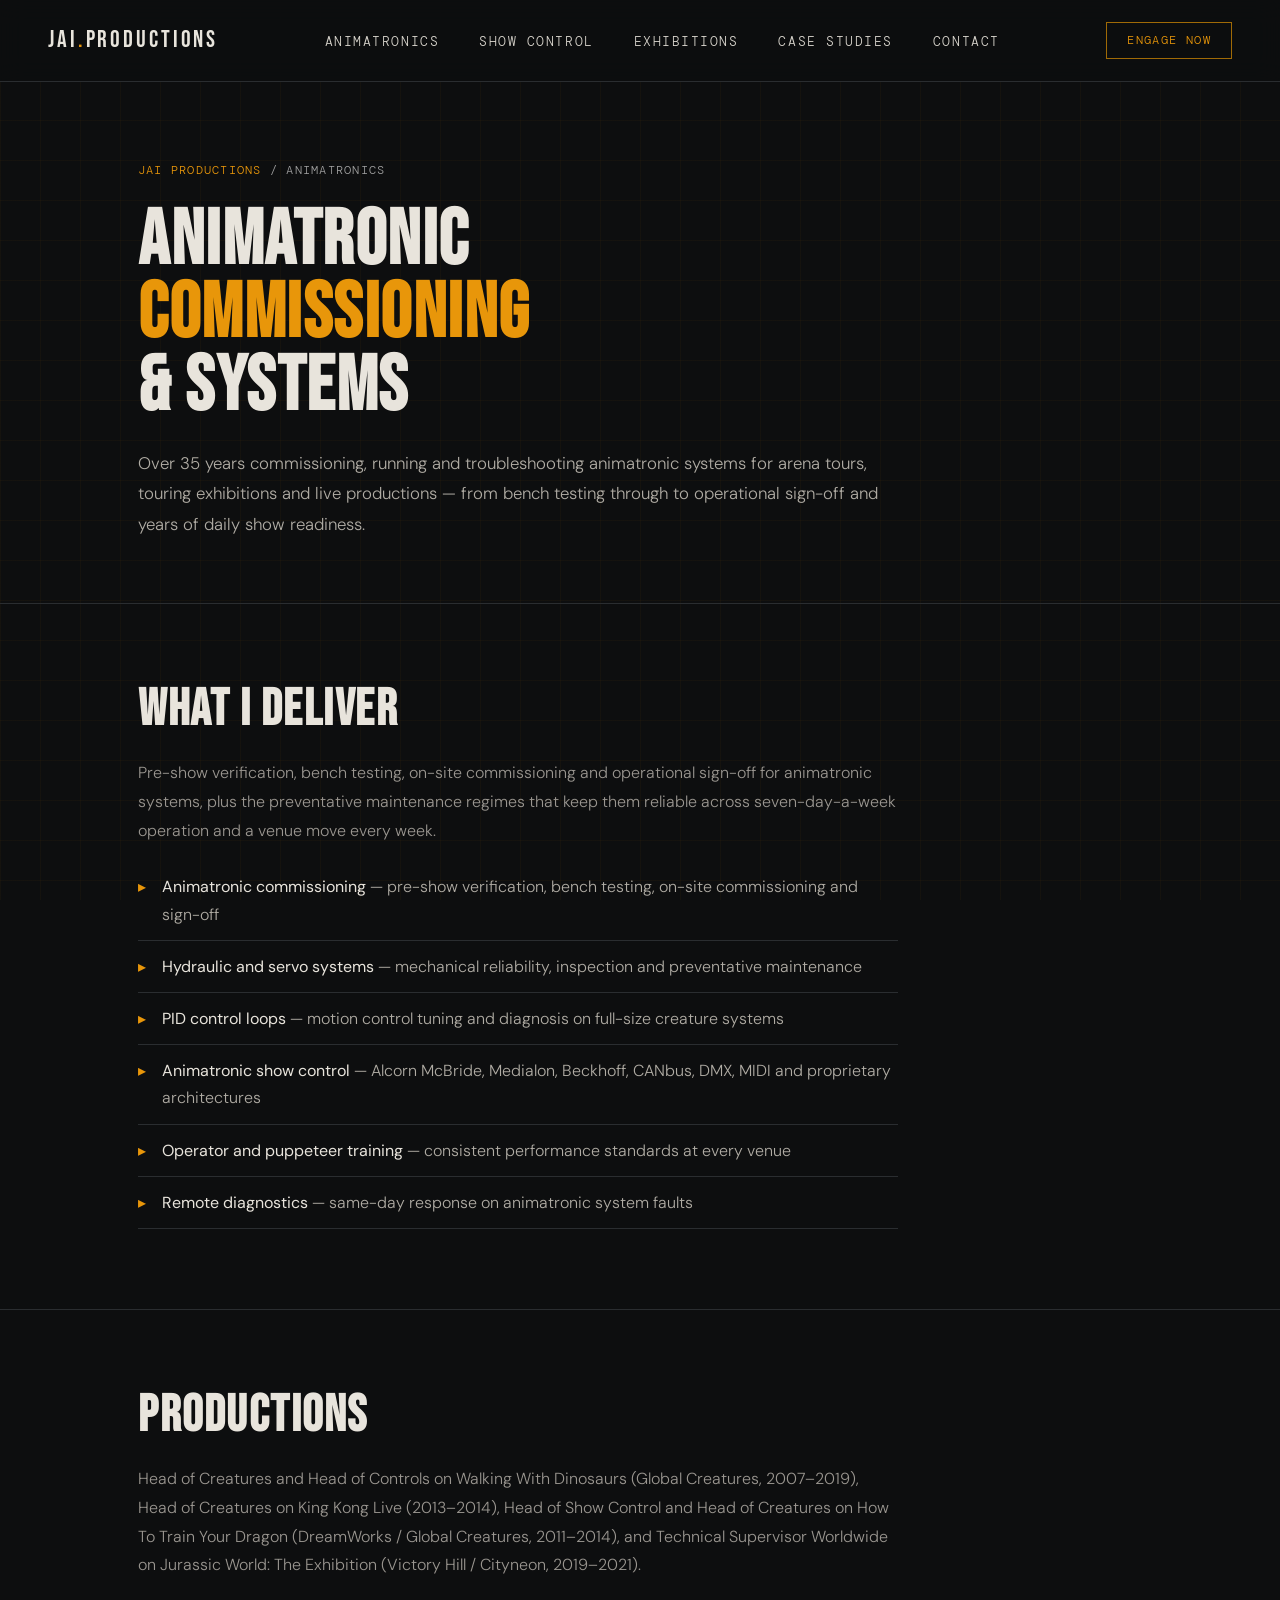
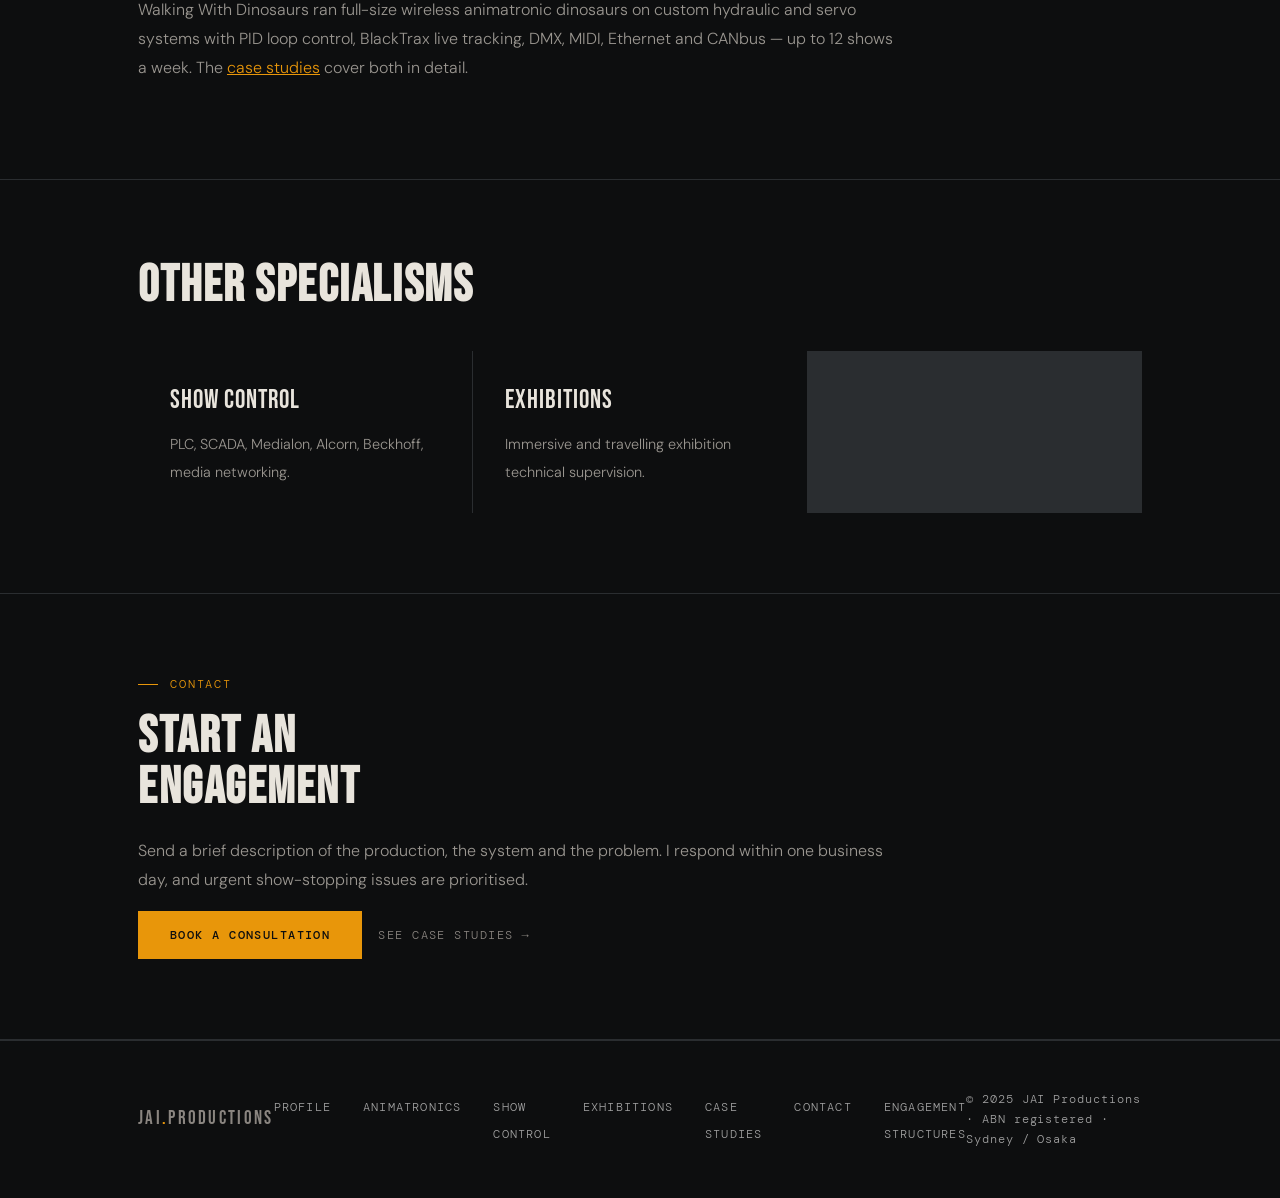
==== animatronics/index.html @ 1a7852b9 "Split site into specialism pages (animatronics, show-control, exhibitions), move rates to unlisted /" ====
<!DOCTYPE html>
<html lang="en">
<head>
<meta charset="UTF-8">
<meta name="viewport" content="width=device-width, initial-scale=1.0">
<title>Animatronics Commissioning Technician | Nigel Hodgson</title>
<meta name="description" content="Animatronic commissioning, hydraulic and servo systems, PID control loops and creature show control. Walking With Dinosaurs, Jurassic World, King Kong Live.">
<meta name="author" content="Nigel Hodgson">
<meta name="robots" content="index, follow">
<link rel="canonical" href="https://jaiproductions.com.au/animatronics/">
<meta property="og:type" content="website">
<meta property="og:url" content="https://jaiproductions.com.au/animatronics/">
<meta property="og:title" content="Animatronics Commissioning Technician | Nigel Hodgson">
<meta property="og:description" content="Animatronic commissioning, hydraulic and servo systems, PID control loops and creature show control. Walking With Dinosaurs, Jurassic World, King Kong Live.">
<meta property="og:site_name" content="JAI Productions">
<meta property="og:locale" content="en_AU">
<meta property="og:image" content="https://jaiproductions.com.au/og-image.png">
<meta property="og:image:width" content="1200">
<meta property="og:image:height" content="630">
<meta name="twitter:card" content="summary_large_image">
<meta name="twitter:title" content="Animatronics Commissioning Technician | Nigel Hodgson">
<meta name="twitter:description" content="Animatronic commissioning, hydraulic and servo systems, PID control loops and creature show control. Walking With Dinosaurs, Jurassic World, King Kong Live.">
<meta name="twitter:image" content="https://jaiproductions.com.au/og-image.png">
<meta name="geo.region" content="AU-NSW">
<meta name="geo.placename" content="Sydney, Australia">
<script type="application/ld+json">
{
 "@context": "https://schema.org",
 "@graph": [
  {
   "@type": "Service",
   "name": "Animatronic Commissioning",
   "description": "Animatronic commissioning, hydraulic and servo systems, PID control loops and creature show control. Walking With Dinosaurs, Jurassic World, King Kong Live.",
   "url": "https://jaiproductions.com.au/animatronics/",
   "provider": {
    "@id": "https://jaiproductions.com.au/#jai-productions"
   },
   "areaServed": [
    "Australia",
    "Japan",
    "Singapore",
    "United States",
    "United Kingdom",
    "Asia Pacific"
   ]
  },
  {
   "@type": "BreadcrumbList",
   "itemListElement": [
    {
     "@type": "ListItem",
     "position": 1,
     "name": "JAI Productions",
     "item": "https://jaiproductions.com.au/"
    },
    {
     "@type": "ListItem",
     "position": 2,
     "name": "Animatronic Commissioning",
     "item": "https://jaiproductions.com.au/animatronics/"
    }
   ]
  }
 ]
}
</script>
<link rel="preconnect" href="https://fonts.googleapis.com">
<link rel="preconnect" href="https://fonts.gstatic.com" crossorigin>
<link href="https://fonts.googleapis.com/css2?family=DM+Mono:wght@300;400;500&family=Bebas+Neue&family=DM+Sans:wght@300;400;500&display=swap" rel="stylesheet">
<link rel="stylesheet" href="/styles.css">
</head>
<body>
<nav aria-label="Main navigation">
  <a href="/" class="nav-logo">JAI<span>.</span>PRODUCTIONS</a>
  <ul class="nav-links">
    <li><a href="/animatronics/">Animatronics</a></li>
    <li><a href="/show-control/">Show Control</a></li>
    <li><a href="/exhibitions/">Exhibitions</a></li>
    <li><a href="/#cases">Case Studies</a></li>
    <li><a href="/#booking">Contact</a></li>
  </ul>
  <a href="/#booking" class="nav-cta">Engage Now</a>
</nav>

<main id="main-content">
<section class="page-hero">
  <div class="container">
    <div class="crumbs"><a href="/">JAI Productions</a> / Animatronics</div>
    <h1>Animatronic <em>commissioning</em> &amp; systems</h1>
    <p class="page-lead">Over 35 years commissioning, running and troubleshooting animatronic systems for arena tours, touring exhibitions and live productions — from bench testing through to operational sign-off and years of daily show readiness.</p>
  </div>
</section>
<section class="page-section">
  <div class="container">
    <h2>What I deliver</h2>
    <p>Pre-show verification, bench testing, on-site commissioning and operational sign-off for animatronic systems, plus the preventative maintenance regimes that keep them reliable across seven-day-a-week operation and a venue move every week.</p>
    <ul class="page-list">
      <li><strong>Animatronic commissioning</strong> — pre-show verification, bench testing, on-site commissioning and sign-off</li>
      <li><strong>Hydraulic and servo systems</strong> — mechanical reliability, inspection and preventative maintenance</li>
      <li><strong>PID control loops</strong> — motion control tuning and diagnosis on full-size creature systems</li>
      <li><strong>Animatronic show control</strong> — Alcorn McBride, Medialon, Beckhoff, CANbus, DMX, MIDI and proprietary architectures</li>
      <li><strong>Operator and puppeteer training</strong> — consistent performance standards at every venue</li>
      <li><strong>Remote diagnostics</strong> — same-day response on animatronic system faults</li>
    </ul>
  </div>
</section>
<section class="page-section">
  <div class="container">
    <h2>Productions</h2>
    <p>Head of Creatures and Head of Controls on Walking With Dinosaurs (Global Creatures, 2007–2019), Head of Creatures on King Kong Live (2013–2014), Head of Show Control and Head of Creatures on How To Train Your Dragon (DreamWorks / Global Creatures, 2011–2014), and Technical Supervisor Worldwide on Jurassic World: The Exhibition (Victory Hill / Cityneon, 2019–2021).</p>
    <p>Walking With Dinosaurs ran full-size wireless animatronic dinosaurs on custom hydraulic and servo systems with PID loop control, BlackTrax live tracking, DMX, MIDI, Ethernet and CANbus — up to 12 shows a week. The <a href="/#cases" style="color:var(--amber);">case studies</a> cover both in detail.</p>
  </div>
</section>
<section class="page-section">
  <div class="container">
    <h2>Other specialisms</h2>
    <div class="spec-links"><a class="spec-link" href="/show-control/"><strong>Show Control</strong><span>PLC, SCADA, Medialon, Alcorn, Beckhoff, media networking.</span></a><a class="spec-link" href="/exhibitions/"><strong>Exhibitions</strong><span>Immersive and travelling exhibition technical supervision.</span></a></div>
  </div>
</section>
<section class="page-section">
  <div class="container">
    <div class="section-tag">Contact</div>
    <h2>Start an<br>engagement</h2>
    <p>Send a brief description of the production, the system and the problem. I respond within one business day, and urgent show-stopping issues are prioritised.</p>
    <div class="hero-ctas"><a href="/#booking" class="btn-primary">Book a consultation</a><a href="/#cases" class="btn-secondary">See case studies</a></div>
  </div>
</section>
</main>

<footer>
  <div class="container">
    <div class="footer-inner">
      <div class="footer-logo">JAI<span>.</span>PRODUCTIONS</div>
      <ul class="footer-links">
        <li><a href="/#about">Profile</a></li>
        <li><a href="/animatronics/">Animatronics</a></li>
        <li><a href="/show-control/">Show Control</a></li>
        <li><a href="/exhibitions/">Exhibitions</a></li>
        <li><a href="/#cases">Case Studies</a></li>
        <li><a href="/#booking">Contact</a></li>
        <li><a href="/rates/">Engagement structures</a></li>
      </ul>
      <div class="footer-copy">© 2025 JAI Productions · ABN registered · Sydney / Osaka</div>
    </div>
  </div>
</footer>

</body>
</html>
---- styles.css ----
:root {
  --bg: #0d0e0f;
  --bg2: #141618;
  --bg3: #1c1f22;
  --amber: #e8960a;
  --amber-dim: #a06a06;
  --amber-pale: #2a1f08;
  --text: #e8e4dc;
  --text-dim: #8a8580;
  --text-faint: #4a4845;
  --border: #2a2d30;
  --border-amber: #3d2e0a;
  --grid: rgba(232,150,10,0.04);
}

*, *::before, *::after { box-sizing: border-box; margin: 0; padding: 0; }

html { scroll-behavior: smooth; }

body {
  background: var(--bg);
  color: var(--text);
  font-family: 'DM Sans', sans-serif;
  font-weight: 300;
  line-height: 1.7;
  font-size: 16px;
  overflow-x: hidden;
}

/* Grid texture overlay */
body::before {
  content: '';
  position: fixed;
  inset: 0;
  background-image:
    linear-gradient(var(--grid) 1px, transparent 1px),
    linear-gradient(90deg, var(--grid) 1px, transparent 1px);
  background-size: 40px 40px;
  pointer-events: none;
  z-index: 0;
}

/* NAV */
nav {
  position: fixed;
  top: 0; left: 0; right: 0;
  z-index: 100;
  display: flex;
  align-items: center;
  justify-content: space-between;
  padding: 1.25rem 3rem;
  background: rgba(13,14,15,0.92);
  backdrop-filter: blur(12px);
  border-bottom: 1px solid var(--border);
}

.nav-logo {
  font-family: 'Bebas Neue', sans-serif;
  font-size: 1.5rem;
  letter-spacing: 0.12em;
  color: var(--text);
  text-decoration: none;
}

.nav-logo span { color: var(--amber); }

.nav-links {
  display: flex;
  gap: 2.5rem;
  list-style: none;
}

.nav-links a {
  font-family: 'DM Mono', monospace;
  font-size: 0.8rem;
  letter-spacing: 0.12em;
  text-transform: uppercase;
  color: #d8d4cc;
  text-decoration: none;
  transition: color 0.2s;
}

.nav-links a:hover { color: var(--amber); }

.nav-cta {
  font-family: 'DM Mono', monospace;
  font-size: 0.72rem;
  letter-spacing: 0.12em;
  text-transform: uppercase;
  color: var(--amber);
  border: 1px solid var(--amber-dim);
  padding: 0.5rem 1.25rem;
  text-decoration: none;
  transition: all 0.2s;
}

.nav-cta:hover {
  background: var(--amber-pale);
  border-color: var(--amber);
}

/* SECTIONS */
section { position: relative; z-index: 1; }

.container {
  max-width: 1100px;
  margin: 0 auto;
  padding: 0 3rem;
}

/* HERO */
#hero {
  min-height: 100vh;
  display: flex;
  align-items: center;
  padding: 8rem 0 4rem;
  border-bottom: 1px solid var(--border);
}

.hero-inner {
  display: grid;
  grid-template-columns: 1fr 380px;
  gap: 5rem;
  align-items: center;
}

.hero-tag {
  font-family: 'DM Mono', monospace;
  font-size: 0.8rem;
  letter-spacing: 0.15em;
  text-transform: uppercase;
  color: var(--amber);
  margin-bottom: 1.5rem;
  display: flex;
  align-items: center;
  gap: 0.75rem;
}

.hero-tag::before {
  content: '';
  display: inline-block;
  width: 24px;
  height: 1px;
  background: var(--amber);
}

h1 {
  font-family: 'Bebas Neue', sans-serif;
  font-size: clamp(3rem, 6vw, 5.5rem);
  line-height: 0.95;
  letter-spacing: 0.02em;
  color: var(--text);
  margin-bottom: 1.5rem;
}

h1 em {
  font-style: normal;
  color: var(--amber);
  display: block;
}

.hero-body {
  font-size: 1.05rem;
  color: #9a9690;
  max-width: 520px;
  margin-bottom: 2.5rem;
  line-height: 1.8;
}

.hero-ctas {
  display: flex;
  gap: 1rem;
  align-items: center;
}

.btn-primary {
  font-family: 'DM Mono', monospace;
  font-size: 0.75rem;
  letter-spacing: 0.12em;
  text-transform: uppercase;
  background: var(--amber);
  color: #0d0e0f;
  padding: 0.85rem 2rem;
  text-decoration: none;
  font-weight: 500;
  transition: all 0.2s;
}

.btn-primary:hover { background: #f0a81a; }

.btn-secondary {
  font-family: 'DM Mono', monospace;
  font-size: 0.75rem;
  letter-spacing: 0.12em;
  text-transform: uppercase;
  color: var(--text-dim);
  text-decoration: none;
  display: flex;
  align-items: center;
  gap: 0.5rem;
  transition: color 0.2s;
}

.btn-secondary:hover { color: var(--text); }

.btn-secondary::after {
  content: '→';
  transition: transform 0.2s;
}

.btn-secondary:hover::after { transform: translateX(4px); }

/* HERO CARD */
.hero-card {
  background: var(--bg2);
  border: 1px solid var(--border);
  padding: 2rem;
}

.hero-card-label {
  font-family: 'DM Mono', monospace;
  font-size: 0.75rem;
  letter-spacing: 0.12em;
  text-transform: uppercase;
  color: #a0a0a0;
  margin-bottom: 1.5rem;
}

.stat-row {
  display: flex;
  justify-content: space-between;
  align-items: flex-end;
  padding: 1rem 0;
  border-bottom: 1px solid var(--border);
}

.stat-row:last-child { border-bottom: none; }

.stat-label {
  font-family: 'DM Mono', monospace;
  font-size: 0.78rem;
  letter-spacing: 0.08em;
  color: #c0bcb4;
  text-transform: uppercase;
}

.stat-value {
  font-family: 'Bebas Neue', sans-serif;
  font-size: 1.6rem;
  letter-spacing: 0.05em;
  color: var(--amber);
  line-height: 1;
}

.cert-list {
  margin-top: 1.5rem;
  display: flex;
  flex-direction: column;
  gap: 0.5rem;
}

.cert-item {
  font-family: 'DM Mono', monospace;
  font-size: 0.78rem;
  letter-spacing: 0.06em;
  color: #b8b4ac;
  display: flex;
  align-items: center;
  gap: 0.5rem;
}

.cert-item::before {
  content: '■';
  color: var(--amber);
  font-size: 0.45rem;
}

/* MARQUEE */
.marquee-wrap {
  overflow: hidden;
  border-top: 1px solid var(--border);
  border-bottom: 1px solid var(--border);
  padding: 0.85rem 0;
  background: #111315;
}

.marquee-track {
  display: flex;
  gap: 3rem;
  animation: marquee 30s linear infinite;
  white-space: nowrap;
}

.marquee-item {
  font-family: 'DM Mono', monospace;
  font-size: 0.78rem;
  letter-spacing: 0.14em;
  text-transform: uppercase;
  color: #c8c4bc;
  flex-shrink: 0;
}

.marquee-item span { color: var(--amber); margin-right: 0.5rem; }

@keyframes marquee {
  from { transform: translateX(0); }
  to { transform: translateX(-50%); }
}

/* ABOUT */
#about {
  padding: 7rem 0;
  border-bottom: 1px solid var(--border);
}

.section-tag {
  font-family: 'DM Mono', monospace;
  font-size: 0.78rem;
  letter-spacing: 0.15em;
  text-transform: uppercase;
  color: var(--amber);
  margin-bottom: 1rem;
  display: flex;
  align-items: center;
  gap: 0.75rem;
}

.section-tag::before {
  content: '';
  display: inline-block;
  width: 20px;
  height: 1px;
  background: var(--amber);
}

h2 {
  font-family: 'Bebas Neue', sans-serif;
  font-size: clamp(2.2rem, 4vw, 3.5rem);
  line-height: 1;
  letter-spacing: 0.03em;
  color: var(--text);
  margin-bottom: 2rem;
}

.about-grid {
  display: grid;
  grid-template-columns: 1fr 1fr;
  gap: 4rem;
  align-items: start;
}

.about-text p {
  color: var(--text-dim);
  margin-bottom: 1.2rem;
  font-size: 1rem;
  line-height: 1.85;
}

.about-text p strong {
  color: var(--text);
  font-weight: 500;
}

.timeline {
  display: flex;
  flex-direction: column;
  gap: 0;
}

.timeline-item {
  display: grid;
  grid-template-columns: 80px 1fr;
  gap: 1.5rem;
  padding: 1.25rem 0;
  border-bottom: 1px solid var(--border);
  position: relative;
}

.timeline-item:first-child { border-top: 1px solid var(--border); }

.timeline-year {
  font-family: 'DM Mono', monospace;
  font-size: 0.78rem;
  letter-spacing: 0.08em;
  color: var(--amber);
  padding-top: 0.1rem;
}

.timeline-content strong {
  display: block;
  font-size: 0.9rem;
  font-weight: 500;
  color: var(--text);
  margin-bottom: 0.2rem;
}

.timeline-content span {
  font-size: 0.82rem;
  color: #9a9690;
  font-family: 'DM Mono', monospace;
  letter-spacing: 0.05em;
}

/* SERVICES */
#services {
  padding: 7rem 0;
  border-bottom: 1px solid var(--border);
}

.services-header {
  display: grid;
  grid-template-columns: 1fr 1fr;
  gap: 4rem;
  margin-bottom: 4rem;
  align-items: end;
}

.services-intro {
  color: #b0aca4;
  font-size: 1rem;
  line-height: 1.85;
}

.services-grid {
  display: grid;
  grid-template-columns: repeat(3, 1fr);
  gap: 1px;
  background: var(--border);
}

.service-card {
  background: var(--bg);
  padding: 2rem 1.75rem;
  transition: background 0.2s;
}

.service-card:hover { background: var(--bg2); }

.service-icon {
  font-family: 'DM Mono', monospace;
  font-size: 0.75rem;
  letter-spacing: 0.12em;
  color: var(--amber);
  margin-bottom: 1.25rem;
  display: block;
}

.service-title {
  font-family: 'Bebas Neue', sans-serif;
  font-size: 1.3rem;
  letter-spacing: 0.05em;
  color: var(--text);
  margin-bottom: 0.75rem;
  line-height: 1.1;
}

.service-desc {
  font-size: 0.85rem;
  color: #9a9690;
  line-height: 1.7;
  margin-bottom: 1.25rem;
}

.service-tags {
  display: flex;
  flex-wrap: wrap;
  gap: 0.4rem;
}

.tag {
  font-family: 'DM Mono', monospace;
  font-size: 0.72rem;
  letter-spacing: 0.08em;
  text-transform: uppercase;
  color: #e8a020;
  border: 1px solid #6b4e10;
  padding: 0.25rem 0.6rem;
  background: #2e2008;
}

/* CASE STUDIES */
#cases {
  padding: 7rem 0;
  border-bottom: 1px solid var(--border);
}

.cases-header {
  margin-bottom: 4rem;
}

.case-grid {
  display: grid;
  grid-template-columns: 1fr 1fr;
  gap: 1px;
  background: var(--border);
}

.case-card {
  background: var(--bg);
  padding: 2.5rem;
  position: relative;
  overflow: hidden;
  transition: background 0.2s;
}

.case-card:hover { background: var(--bg2); }

.case-number {
  font-family: 'Bebas Neue', sans-serif;
  font-size: 5rem;
  color: var(--bg3);
  position: absolute;
  top: 1rem;
  right: 1.5rem;
  line-height: 1;
  user-select: none;
  transition: color 0.2s;
}

.case-card:hover .case-number { color: var(--border); }

.case-meta {
  font-family: 'DM Mono', monospace;
  font-size: 0.75rem;
  letter-spacing: 0.1em;
  text-transform: uppercase;
  color: var(--amber);
  margin-bottom: 1rem;
}

.case-title {
  font-family: 'Bebas Neue', sans-serif;
  font-size: 1.6rem;
  letter-spacing: 0.03em;
  color: var(--text);
  margin-bottom: 1rem;
  line-height: 1.1;
  position: relative;
  z-index: 1;
}

.case-body {
  font-size: 0.88rem;
  color: #9a9690;
  line-height: 1.75;
  margin-bottom: 1.5rem;
  position: relative;
  z-index: 1;
}

.case-outcome {
  display: flex;
  align-items: flex-start;
  gap: 0.75rem;
  padding: 1rem;
  background: var(--amber-pale);
  border-left: 2px solid var(--amber);
  position: relative;
  z-index: 1;
}

.case-outcome-label {
  font-family: 'DM Mono', monospace;
  font-size: 0.72rem;
  letter-spacing: 0.1em;
  text-transform: uppercase;
  color: var(--amber);
  white-space: nowrap;
  padding-top: 0.1rem;
}

.case-outcome-text {
  font-size: 0.83rem;
  color: #c0bcb4;
  line-height: 1.6;
}

/* RATES */
#rates {
  padding: 7rem 0;
  border-bottom: 1px solid var(--border);
}

.rates-grid {
  display: grid;
  gap: 1px;
  background: var(--border);
  margin-top: 3rem;
}

.rate-card {
  background: var(--bg);
  padding: 2.5rem 2rem;
  text-align: center;
}

.rate-card.featured {
  background: var(--bg2);
}

.rate-label {
  font-family: 'DM Mono', monospace;
  font-size: 0.78rem;
  letter-spacing: 0.1em;
  text-transform: uppercase;
  color: #b0b0b0;
  margin-bottom: 1rem;
}

.rate-value {
  font-family: 'Bebas Neue', sans-serif;
  font-size: 3rem;
  color: var(--amber);
  line-height: 1;
  margin-bottom: 0.25rem;
}

.rate-unit {
  font-family: 'DM Mono', monospace;
  font-size: 0.8rem;
  letter-spacing: 0.08em;
  color: #b0b0b0;
  margin-bottom: 1.5rem;
}

.rate-desc {
  font-size: 0.85rem;
  color: #9a9690;
  line-height: 1.7;
}

/* BOOKING */
#booking {
  padding: 7rem 0;
  border-bottom: 1px solid var(--border);
}

.booking-grid {
  display: grid;
  grid-template-columns: 1fr 1fr;
  gap: 5rem;
  align-items: start;
}

.booking-intro p {
  color: var(--text-dim);
  margin-bottom: 1.2rem;
  font-size: 1rem;
  line-height: 1.85;
}

.contact-list {
  margin-top: 2rem;
  display: flex;
  flex-direction: column;
  gap: 0.75rem;
}

.contact-item {
  display: flex;
  align-items: center;
  gap: 1rem;
  font-family: 'DM Mono', monospace;
  font-size: 0.82rem;
  letter-spacing: 0.06em;
  color: #b0aca4;
}

.contact-label {
  color: #c8c4bc;
  width: 90px;
  flex-shrink: 0;
  text-transform: uppercase;
  letter-spacing: 0.08em;
  font-size: 0.85rem;
}

.contact-value a {
  color: var(--amber);
  text-decoration: none;
}

.contact-value a:hover { text-decoration: underline; }

/* BOOKING FORM */
.booking-form {
  background: var(--bg2);
  border: 1px solid var(--border);
  padding: 2.5rem;
}

.form-label {
  font-family: 'DM Mono', monospace;
  font-size: 0.78rem;
  letter-spacing: 0.1em;
  text-transform: uppercase;
  color: #c0bcb4;
  display: block;
  margin-bottom: 0.5rem;
}

.form-input {
  width: 100%;
  background: var(--bg);
  border: 1px solid var(--border);
  color: var(--text);
  padding: 0.75rem 1rem;
  font-family: 'DM Sans', sans-serif;
  font-size: 0.9rem;
  margin-bottom: 1.25rem;
  outline: none;
  transition: border-color 0.2s;
}

.form-input:focus { border-color: var(--amber-dim); }

.form-select {
  width: 100%;
  background: var(--bg);
  border: 1px solid var(--border);
  color: var(--text);
  padding: 0.75rem 1rem;
  font-family: 'DM Sans', sans-serif;
  font-size: 0.9rem;
  margin-bottom: 1.25rem;
  outline: none;
  appearance: none;
  cursor: pointer;
  transition: border-color 0.2s;
}

.form-select:focus { border-color: var(--amber-dim); }

.form-select option { background: var(--bg2); }

.form-textarea {
  width: 100%;
  background: var(--bg);
  border: 1px solid var(--border);
  color: var(--text);
  padding: 0.75rem 1rem;
  font-family: 'DM Sans', sans-serif;
  font-size: 0.9rem;
  margin-bottom: 1.5rem;
  outline: none;
  resize: vertical;
  min-height: 100px;
  transition: border-color 0.2s;
}

.form-textarea:focus { border-color: var(--amber-dim); }

.form-submit {
  width: 100%;
  background: var(--amber);
  color: #0d0e0f;
  border: none;
  padding: 1rem;
  font-family: 'DM Mono', monospace;
  font-size: 0.75rem;
  letter-spacing: 0.15em;
  text-transform: uppercase;
  font-weight: 500;
  cursor: pointer;
  transition: background 0.2s;
}

.form-submit:hover { background: #f0a81a; }

.form-note {
  font-family: 'DM Mono', monospace;
  font-size: 0.75rem;
  letter-spacing: 0.06em;
  color: #a0a0a0;
  margin-top: 1rem;
  text-align: center;
}

/* FOOTER */
footer {
  padding: 3rem 0;
  border-top: 1px solid var(--border);
}

.footer-inner {
  display: flex;
  justify-content: space-between;
  align-items: center;
}

.footer-logo {
  font-family: 'Bebas Neue', sans-serif;
  font-size: 1.2rem;
  letter-spacing: 0.12em;
  color: var(--text-dim);
}

.footer-logo span { color: var(--amber); }

.footer-copy {
  font-family: 'DM Mono', monospace;
  font-size: 0.75rem;
  letter-spacing: 0.08em;
  color: #a0a0a0;
}

.footer-links {
  display: flex;
  gap: 2rem;
  list-style: none;
}

.footer-links a {
  font-family: 'DM Mono', monospace;
  font-size: 0.75rem;
  letter-spacing: 0.1em;
  text-transform: uppercase;
  color: #a0a0a0;
  text-decoration: none;
  transition: color 0.2s;
}

.footer-links a:hover { color: var(--amber); }

/* AVAILABILITY BADGE */
.avail-badge {
  display: inline-flex;
  align-items: center;
  gap: 0.5rem;
  font-family: 'DM Mono', monospace;
  font-size: 0.65rem;
  letter-spacing: 0.1em;
  text-transform: uppercase;
  color: #4ade80;
  margin-bottom: 2rem;
}

.avail-dot {
  width: 7px;
  height: 7px;
  border-radius: 50%;
  background: #4ade80;
  animation: pulse 2s infinite;
}

@keyframes pulse {
  0%, 100% { opacity: 1; }
  50% { opacity: 0.4; }
}

/* DIVIDER */
.amber-divider {
  width: 40px;
  height: 2px;
  background: var(--amber);
  margin: 1.5rem 0;
}

/* SCROLL ANIMATIONS */
.fade-up {
  opacity: 0;
  transform: translateY(24px);
  transition: opacity 0.6s ease, transform 0.6s ease;
}

.fade-up.visible {
  opacity: 1;
  transform: translateY(0);
}

/* RESPONSIVE */
@media (max-width: 900px) {
  nav { padding: 1rem 1.5rem; }
  .nav-links { display: none; }
  .container { padding: 0 1.5rem; }
  .hero-inner { grid-template-columns: 1fr; }
  .hero-card { display: none; }
  .about-grid { grid-template-columns: 1fr; gap: 2rem; }
  .services-header { grid-template-columns: 1fr; gap: 1rem; }
  .services-grid { grid-template-columns: 1fr; }
  .case-grid { grid-template-columns: 1fr; }
  .rates-grid { grid-template-columns: 1fr 1fr; }
  .booking-grid { grid-template-columns: 1fr; gap: 2rem; }
  .footer-inner { flex-direction: column; gap: 1.5rem; text-align: center; }
  .footer-links { justify-content: center; }
}

/* Sub-pages */
.page-hero { padding: 10rem 0 4rem; border-bottom: 1px solid var(--border); position: relative; z-index: 1; }
.page-hero h1 { margin-bottom: 1.5rem; }
.page-lead { color: #b0aca4; font-size: 1.05rem; line-height: 1.8; max-width: 760px; }
.page-section { padding: 5rem 0; border-bottom: 1px solid var(--border); position: relative; z-index: 1; }
.page-section h2 { margin-bottom: 1.5rem; }
.page-section p { color: #9a9690; font-size: 1rem; line-height: 1.8; max-width: 760px; margin-bottom: 1rem; }
.page-list { list-style: none; max-width: 760px; margin: 1rem 0 0; }
.page-list li { color: #b0aca4; padding: 0.75rem 0 0.75rem 1.5rem; border-bottom: 1px solid var(--border); position: relative; line-height: 1.7; }
.page-list li::before { content: '\25B8'; color: var(--amber); position: absolute; left: 0; }
.page-list li strong { color: var(--text); font-weight: 400; }
.crumbs { font-family: 'DM Mono', monospace; font-size: 0.78rem; letter-spacing: 0.1em; text-transform: uppercase; color: #a0a0a0; margin-bottom: 1.5rem; }
.crumbs a { color: var(--amber); text-decoration: none; }
.spec-links { display: grid; grid-template-columns: repeat(3, 1fr); gap: 1px; background: var(--border); margin-top: 2.5rem; }
.spec-link { background: var(--bg); padding: 1.75rem 2rem; text-decoration: none; display: block; }
.spec-link:hover { background: var(--bg2); }
.spec-link strong { display: block; font-family: 'Bebas Neue', sans-serif; font-size: 1.6rem; letter-spacing: 0.04em; color: var(--text); font-weight: 400; margin-bottom: 0.5rem; }
.spec-link span { color: #9a9690; font-size: 0.9rem; line-height: 1.6; }
.quiet-link { color: #a0a0a0; font-family: 'DM Mono', monospace; font-size: 0.78rem; letter-spacing: 0.05em; }
@media (max-width: 900px) { .spec-links { grid-template-columns: 1fr; } .page-hero { padding-top: 8rem; } }
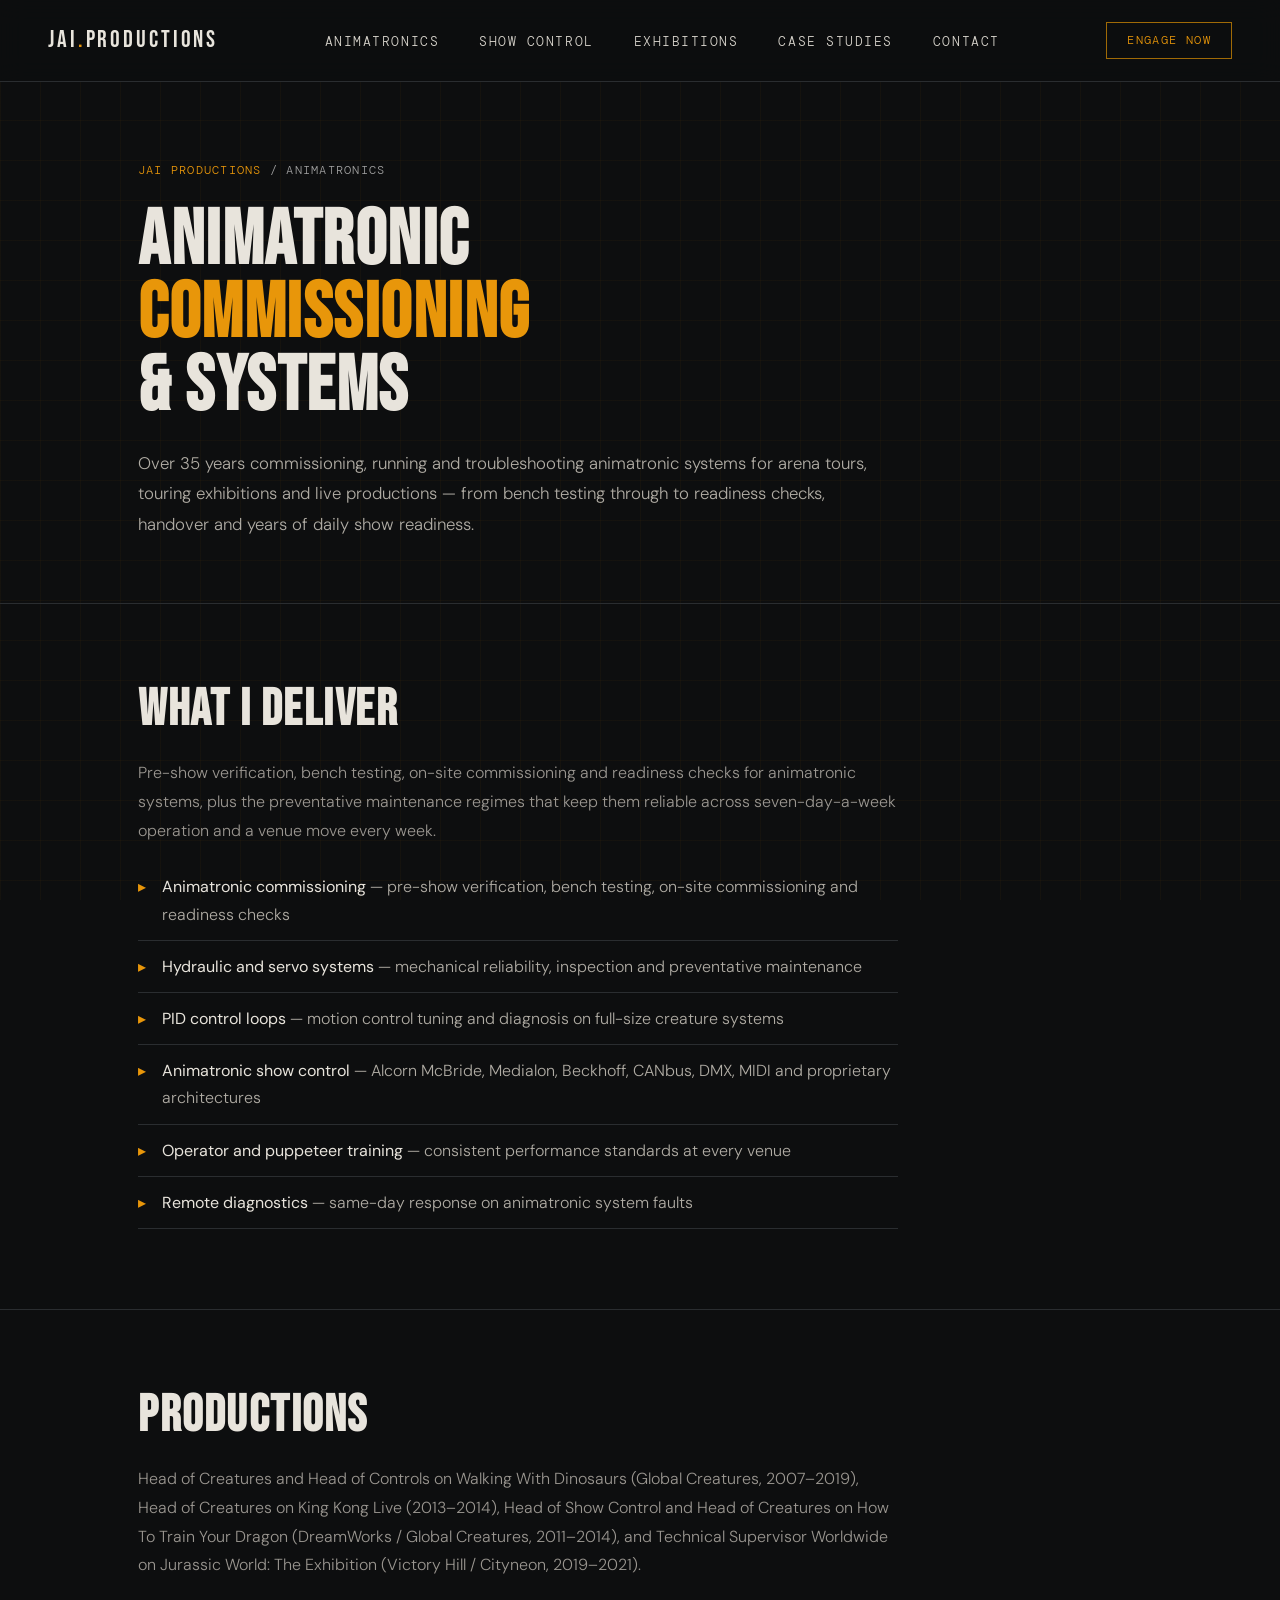
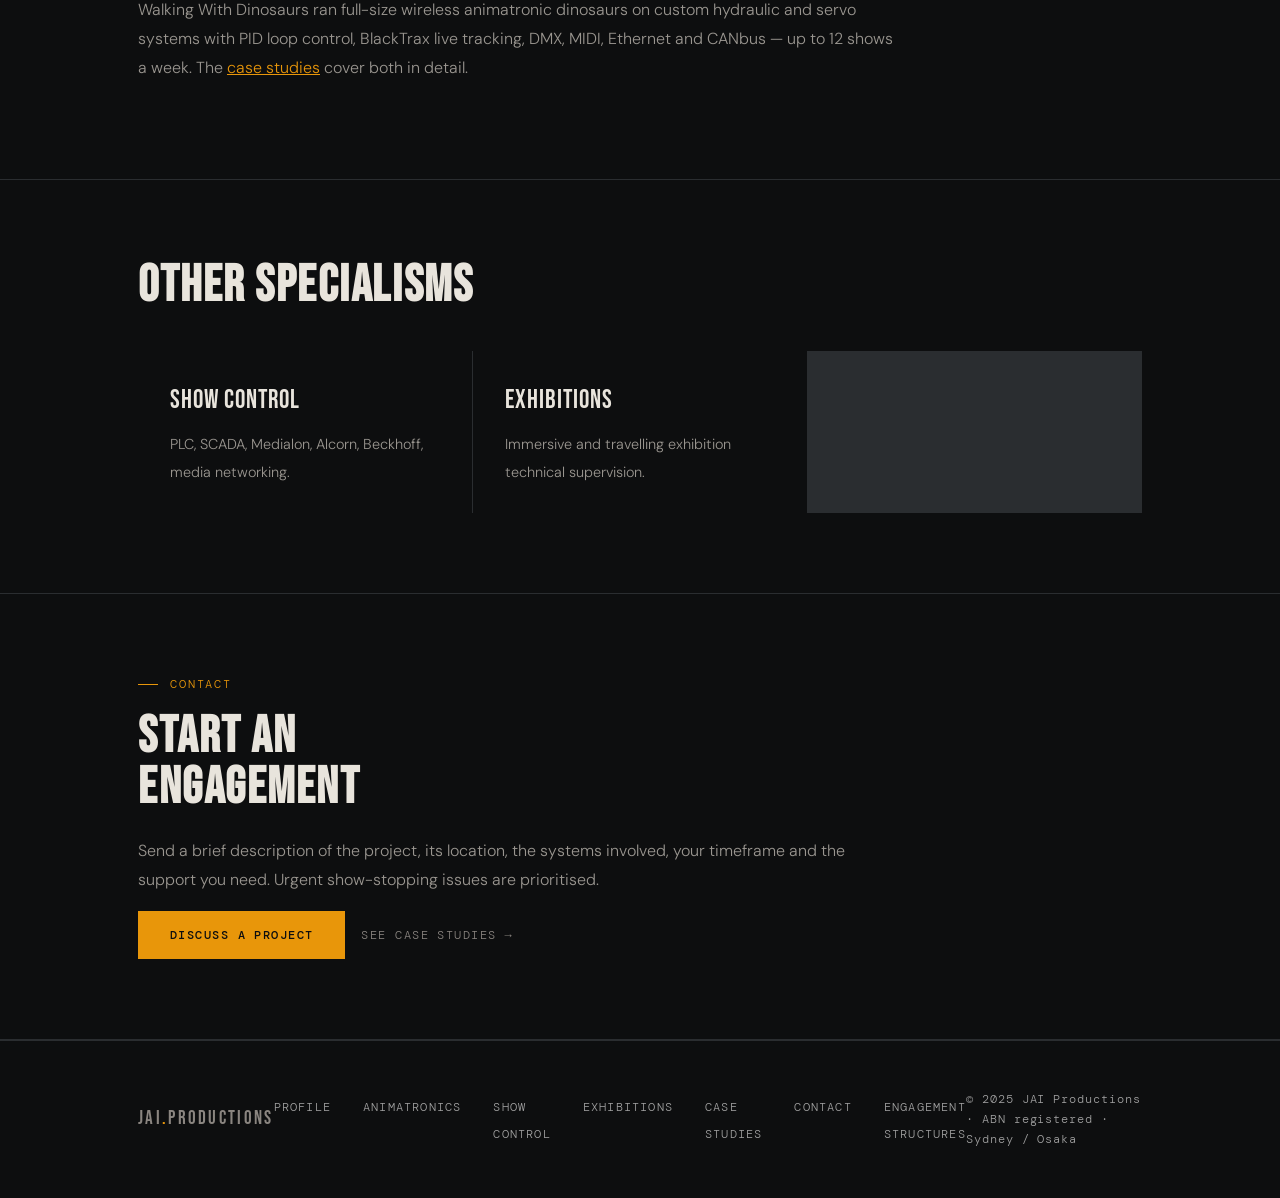
==== commit 03bc0457: "Commercial improvement pass: clearer offer, outcome-led services, structured case studies, richer en" ====
--- a/animatronics/index.html
+++ b/animatronics/index.html
@@ -70,6 +70,7 @@
 <link rel="stylesheet" href="/styles.css">
 </head>
 <body>
+<a class="skip-link" href="#main-content">Skip to main content</a>
 <nav aria-label="Main navigation">
   <a href="/" class="nav-logo">JAI<span>.</span>PRODUCTIONS</a>
   <ul class="nav-links">
@@ -87,15 +88,15 @@
   <div class="container">
     <div class="crumbs"><a href="/">JAI Productions</a> / Animatronics</div>
     <h1>Animatronic <em>commissioning</em> &amp; systems</h1>
-    <p class="page-lead">Over 35 years commissioning, running and troubleshooting animatronic systems for arena tours, touring exhibitions and live productions — from bench testing through to operational sign-off and years of daily show readiness.</p>
+    <p class="page-lead">Over 35 years commissioning, running and troubleshooting animatronic systems for arena tours, touring exhibitions and live productions — from bench testing through to readiness checks, handover and years of daily show readiness.</p>
   </div>
 </section>
 <section class="page-section">
   <div class="container">
     <h2>What I deliver</h2>
-    <p>Pre-show verification, bench testing, on-site commissioning and operational sign-off for animatronic systems, plus the preventative maintenance regimes that keep them reliable across seven-day-a-week operation and a venue move every week.</p>
+    <p>Pre-show verification, bench testing, on-site commissioning and readiness checks for animatronic systems, plus the preventative maintenance regimes that keep them reliable across seven-day-a-week operation and a venue move every week.</p>
     <ul class="page-list">
-      <li><strong>Animatronic commissioning</strong> — pre-show verification, bench testing, on-site commissioning and sign-off</li>
+      <li><strong>Animatronic commissioning</strong> — pre-show verification, bench testing, on-site commissioning and readiness checks</li>
       <li><strong>Hydraulic and servo systems</strong> — mechanical reliability, inspection and preventative maintenance</li>
       <li><strong>PID control loops</strong> — motion control tuning and diagnosis on full-size creature systems</li>
       <li><strong>Animatronic show control</strong> — Alcorn McBride, Medialon, Beckhoff, CANbus, DMX, MIDI and proprietary architectures</li>
@@ -121,8 +122,8 @@
   <div class="container">
     <div class="section-tag">Contact</div>
     <h2>Start an<br>engagement</h2>
-    <p>Send a brief description of the production, the system and the problem. I respond within one business day, and urgent show-stopping issues are prioritised.</p>
-    <div class="hero-ctas"><a href="/#booking" class="btn-primary">Book a consultation</a><a href="/#cases" class="btn-secondary">See case studies</a></div>
+    <p>Send a brief description of the project, its location, the systems involved, your timeframe and the support you need. Urgent show-stopping issues are prioritised.</p>
+    <div class="hero-ctas"><a href="/#booking" class="btn-primary">Discuss a project</a><a href="/#cases" class="btn-secondary">See case studies</a></div>
   </div>
 </section>
 </main>
--- a/styles.css
+++ b/styles.css
@@ -871,7 +871,13 @@
 /* RESPONSIVE */
 @media (max-width: 900px) {
   nav { padding: 1rem 1.5rem; }
-  .nav-links { display: none; }
+  nav { flex-wrap: wrap; row-gap: 0.5rem; padding: 0.75rem 1.5rem; }
+  .nav-logo { font-size: 1.05rem; }
+  .nav-cta { padding: 0.45rem 0.8rem; }
+  .nav-links { order: 3; flex-basis: 100%; gap: 1.25rem; overflow-x: auto; padding-bottom: 0.35rem; scrollbar-width: none; }
+  .nav-links::-webkit-scrollbar { display: none; }
+  .nav-links a { white-space: nowrap; font-size: 0.72rem; }
+  #hero { padding-top: 10rem; }
   .container { padding: 0 1.5rem; }
   .hero-inner { grid-template-columns: 1fr; }
   .hero-card { display: none; }
@@ -879,10 +885,12 @@
   .services-header { grid-template-columns: 1fr; gap: 1rem; }
   .services-grid { grid-template-columns: 1fr; }
   .case-grid { grid-template-columns: 1fr; }
-  .rates-grid { grid-template-columns: 1fr 1fr; }
+  .rates-grid { grid-template-columns: 1fr !important; }
+  .rates-divider { display: none; }
+  .rates-tracks { grid-template-columns: 1fr !important; }
   .booking-grid { grid-template-columns: 1fr; gap: 2rem; }
   .footer-inner { flex-direction: column; gap: 1.5rem; text-align: center; }
-  .footer-links { justify-content: center; }
+  .footer-links { justify-content: center; flex-wrap: wrap; gap: 1rem 1.5rem; }
 }
 
 /* Sub-pages */
@@ -904,5 +912,25 @@
 .spec-link strong { display: block; font-family: 'Bebas Neue', sans-serif; font-size: 1.6rem; letter-spacing: 0.04em; color: var(--text); font-weight: 400; margin-bottom: 0.5rem; }
 .spec-link span { color: #9a9690; font-size: 0.9rem; line-height: 1.6; }
 .quiet-link { color: #a0a0a0; font-family: 'DM Mono', monospace; font-size: 0.78rem; letter-spacing: 0.05em; }
-@media (max-width: 900px) { .spec-links { grid-template-columns: 1fr; } .page-hero { padding-top: 8rem; } }
-
+@media (max-width: 900px) { .spec-links { grid-template-columns: 1fr; } .page-hero { padding-top: 10rem; } }
+
+
+/* Accessibility */
+.skip-link { position: absolute; left: 1rem; top: -4rem; z-index: 200; background: var(--amber); color: #0d0e0f; padding: 0.6rem 1rem; font-family: 'DM Mono', monospace; font-size: 0.8rem; text-decoration: none; }
+.skip-link:focus { top: 1rem; }
+a:focus-visible, button:focus-visible, summary:focus-visible, .form-input:focus-visible, .form-select:focus-visible, .form-textarea:focus-visible { outline: 2px solid var(--amber); outline-offset: 3px; }
+
+/* Offer / services groups / case parts */
+.hero-lead { font-size: 1.3rem; line-height: 1.5; color: var(--text); max-width: 560px; margin-bottom: 1rem; }
+.services-grid--groups { grid-template-columns: repeat(2, 1fr); }
+h3.service-title, h3.case-title { font-weight: 400; }
+.service-facts, .case-parts { margin: 0 0 1.25rem; }
+.service-facts dt, .case-parts dt { font-family: 'DM Mono', monospace; font-size: 0.72rem; letter-spacing: 0.1em; text-transform: uppercase; color: var(--amber); margin-top: 0.9rem; }
+.service-facts dd, .case-parts dd { font-size: 0.88rem; color: #9a9690; line-height: 1.7; margin: 0.2rem 0 0; }
+.services-scope { color: #a0a0a0; font-size: 0.85rem; line-height: 1.7; max-width: 820px; margin-top: 1.5rem; }
+.case-caps { margin-top: 1.25rem; }
+.case-caps .case-outcome-label { display: block; margin-bottom: 0.5rem; }
+.case-links { margin-top: 1.25rem; font-family: 'DM Mono', monospace; font-size: 0.75rem; letter-spacing: 0.05em; color: #a0a0a0; line-height: 1.9; position: relative; z-index: 1; }
+.case-links a { color: var(--amber); text-decoration: none; }
+.case-links a:hover { text-decoration: underline; }
+@media (max-width: 900px) { .services-grid--groups { grid-template-columns: 1fr; } }
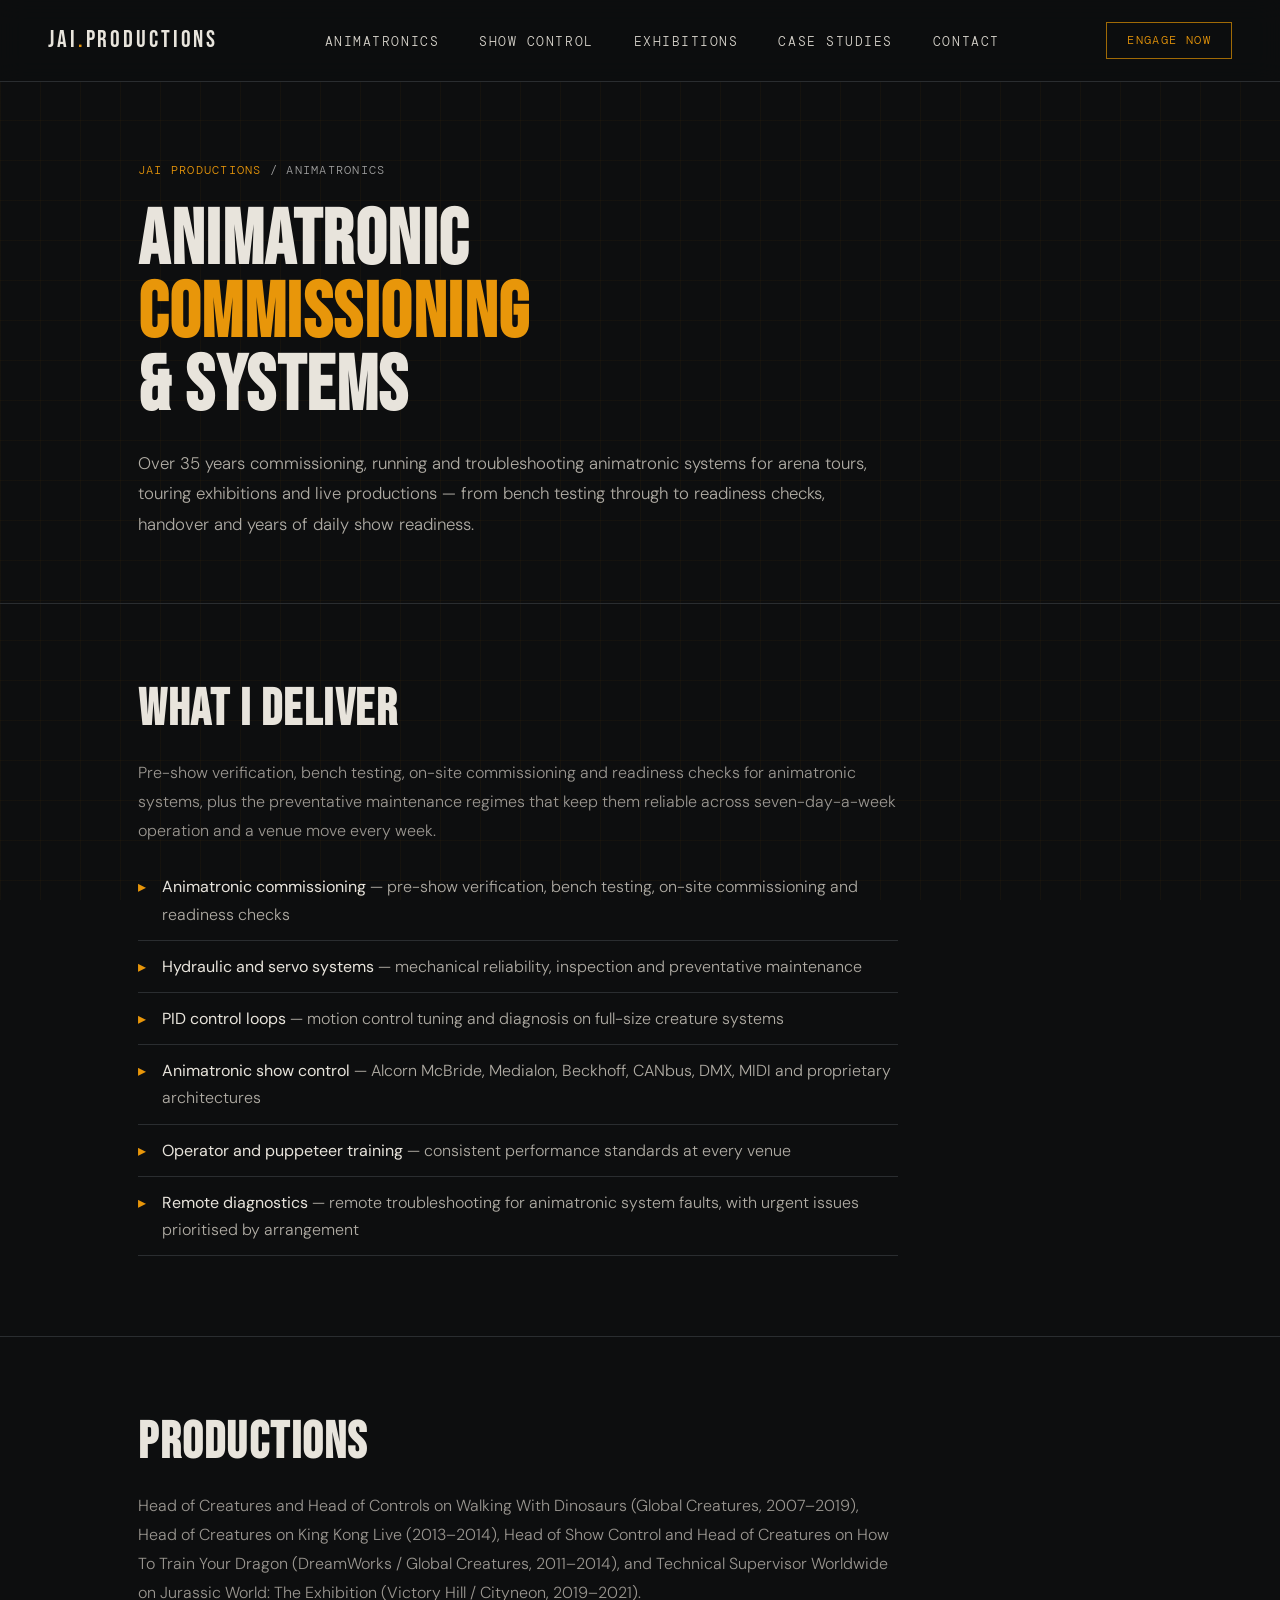
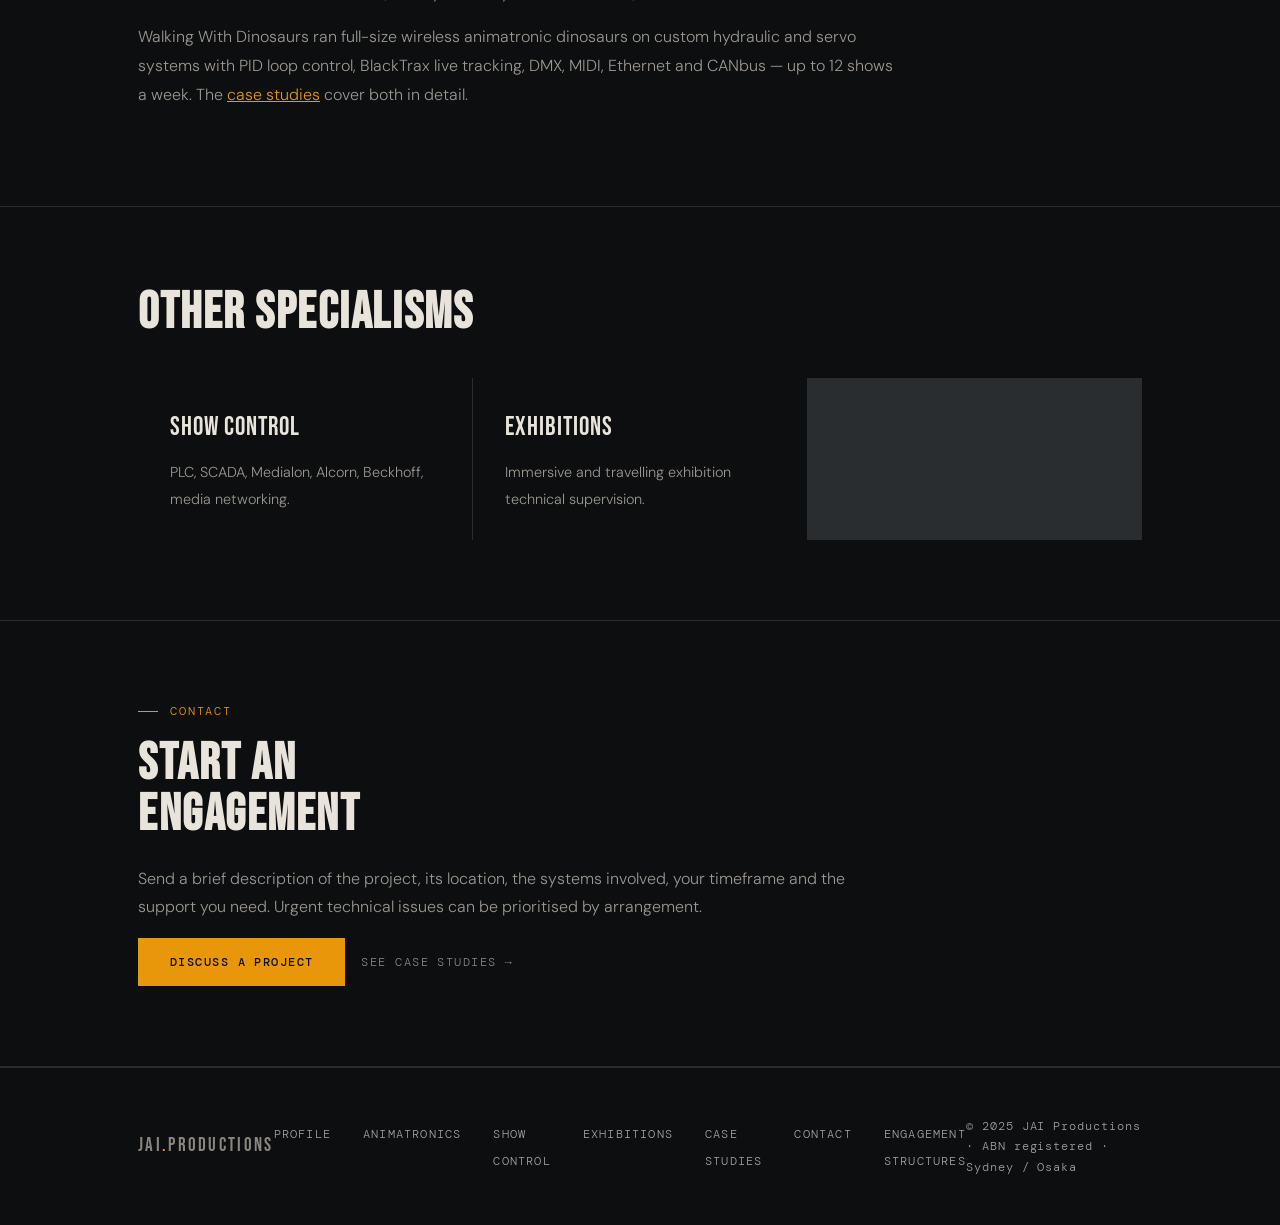
==== commit dd3a8b21: "Replace fixed response-time wording with 'prioritised by arrangement' language Co-Authored-By: Claud" ====
--- a/animatronics/index.html
+++ b/animatronics/index.html
@@ -101,7 +101,7 @@
       <li><strong>PID control loops</strong> — motion control tuning and diagnosis on full-size creature systems</li>
       <li><strong>Animatronic show control</strong> — Alcorn McBride, Medialon, Beckhoff, CANbus, DMX, MIDI and proprietary architectures</li>
       <li><strong>Operator and puppeteer training</strong> — consistent performance standards at every venue</li>
-      <li><strong>Remote diagnostics</strong> — same-day response on animatronic system faults</li>
+      <li><strong>Remote diagnostics</strong> — remote troubleshooting for animatronic system faults, with urgent issues prioritised by arrangement</li>
     </ul>
   </div>
 </section>
@@ -122,7 +122,7 @@
   <div class="container">
     <div class="section-tag">Contact</div>
     <h2>Start an<br>engagement</h2>
-    <p>Send a brief description of the project, its location, the systems involved, your timeframe and the support you need. Urgent show-stopping issues are prioritised.</p>
+    <p>Send a brief description of the project, its location, the systems involved, your timeframe and the support you need. Urgent technical issues can be prioritised by arrangement.</p>
     <div class="hero-ctas"><a href="/#booking" class="btn-primary">Discuss a project</a><a href="/#cases" class="btn-secondary">See case studies</a></div>
   </div>
 </section>
